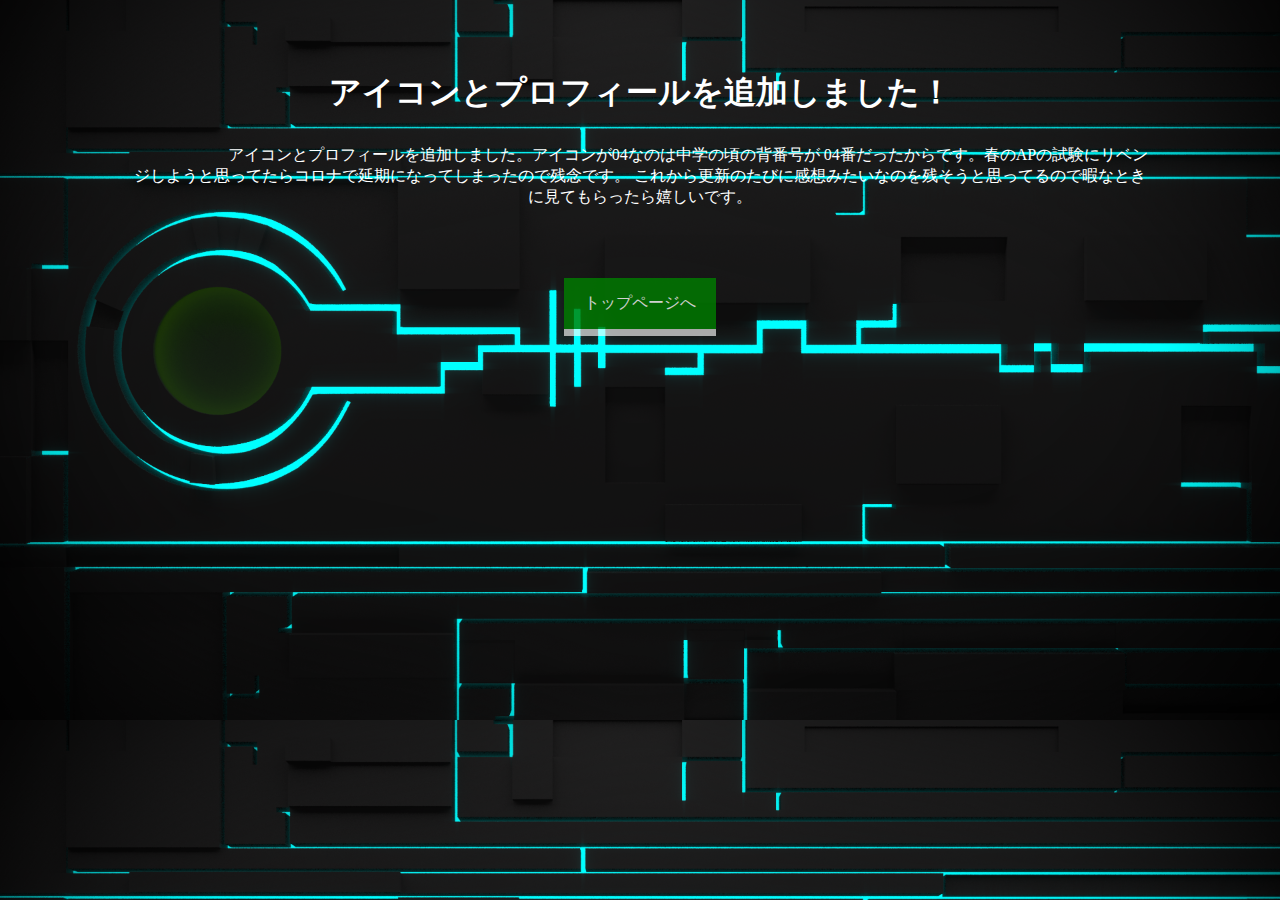
==== 2020_03_30.html @ 9cde109a "Add files via upload" ====
<!DOCTYPE html>
<!-- saved from url=(0133)https://kssg-xcat.github.io/kssg-xcat/%E7%AE%A1%E7%90%86%E4%BA%BA%E3%81%AE%E3%83%97%E3%83%AD%E3%83%95%E3%82%A3%E3%83%BC%E3%83%AB.html -->
<html><head><meta http-equiv="Content-Type" content="text/html; charset=UTF-8">
    <!-- ページのタイトル　-->
    <title>
　　　　2020/03/30
    </title>
    <link rel="stylesheet" href="stylesheet1.css">
    <link rel="icon" type="image/x-icon" href="https://raw.githubusercontent.com/kssg-xcat/kssg-xcat/master/favicon.ico">
    <link rel="apple-touch-icon" sizes="180x180" href="https://raw.githubusercontent.com/kssg-xcat/kssg-xcat/master/apple-touch-icon-180x180.png"></head><body>　



      <div　class="container">
        <!-- タイトル -->
        <h1>
          アイコンとプロフィールを追加しました！
        </h1>
        <!-- 内容と感想 -->
        <p class="txt">
　　　　　　アイコンとプロフィールを追加しました。アイコンが04なのは中学の頃の背番号が
04番だったからです。春のAPの試験にリベンジしようと思ってたらコロナで延期になってしまったので残念です。
これから更新のたびに感想みたいなのを残そうと思ってるので暇なときに見てもらったら嬉しいです。
        </p>

      <div class="btn-container">
        <a class="btn" href="https://kssg-xcat.github.io/kssg-xcat/%E7%B7%B4%E7%BF%92%E3%83%9A%E3%83%BC%E3%82%B8.html">トップページへ</a>
      </div>



</div　class="container"></body></html>
---- stylesheet1.css ----
body {
  margin: 0;
  font-family: "Hiragino Kaku Gothic ProN";
  background-image: url(https://kssg-xcat.github.io/kssg-xcat/black-illustration-digital-art-abstract-artwork-text-blue-geometry-technology-circuitry-gray-aqua-line-number-screenshot-computer-wallpaper-font-160762.png);
  background-size: cover;
}

a {
  text-decoration: none;
}


ul {
  list-style: none;
}

* {
  color:white;
  margin:0;
  padding:0;
}


body {
  height: 500px;

}

.btn  {
  background-color: green;
  padding:15px 20px;
  color: white;
  display: inline-block;
  opacity:0.8;
  box-shadow: 0 7px rgba(255,255,255,0.8);
}

.btn:hover {
  opacity:1;
}

.btn:active {
  opacity:1;
  box-shadow: none;
  position: relative;
  top:7px;
}

.txt{
  width:80%;
  text-align: center;
  margin:0 auto;
}

.container {
   text-align: center;
   margin: 0 auto;
   display: inline-block;
}

h1 {
  padding-top:50px;
  padding-bottom:30px;
  text-align: center;
}


.btn-container {
  margin-top: 70px;
  text-align: center;
}
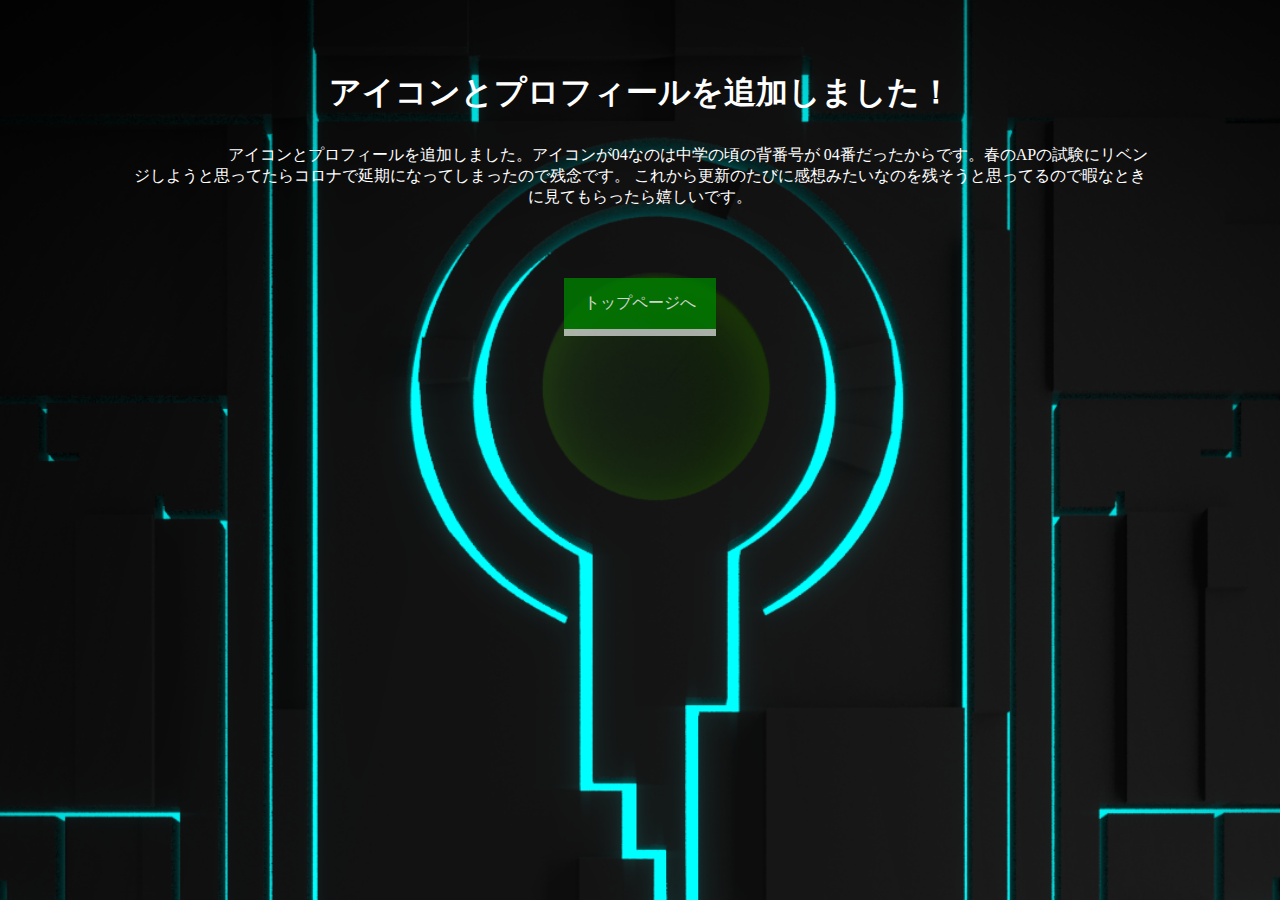
==== commit a4968e65: "Update 2020_03_30.html" ====
--- a/2020_03_30.html
+++ b/2020_03_30.html
@@ -24,7 +24,7 @@
         </p>
 
       <div class="btn-container">
-        <a class="btn" href="https://kssg-xcat.github.io/kssg-xcat/%E7%B7%B4%E7%BF%92%E3%83%9A%E3%83%BC%E3%82%B8.html">トップページへ</a>
+        <a class="btn" href="https://kssg-xcat.github.io/kssg-xcat/rensyu.html">トップページへ</a>
       </div>
 
 
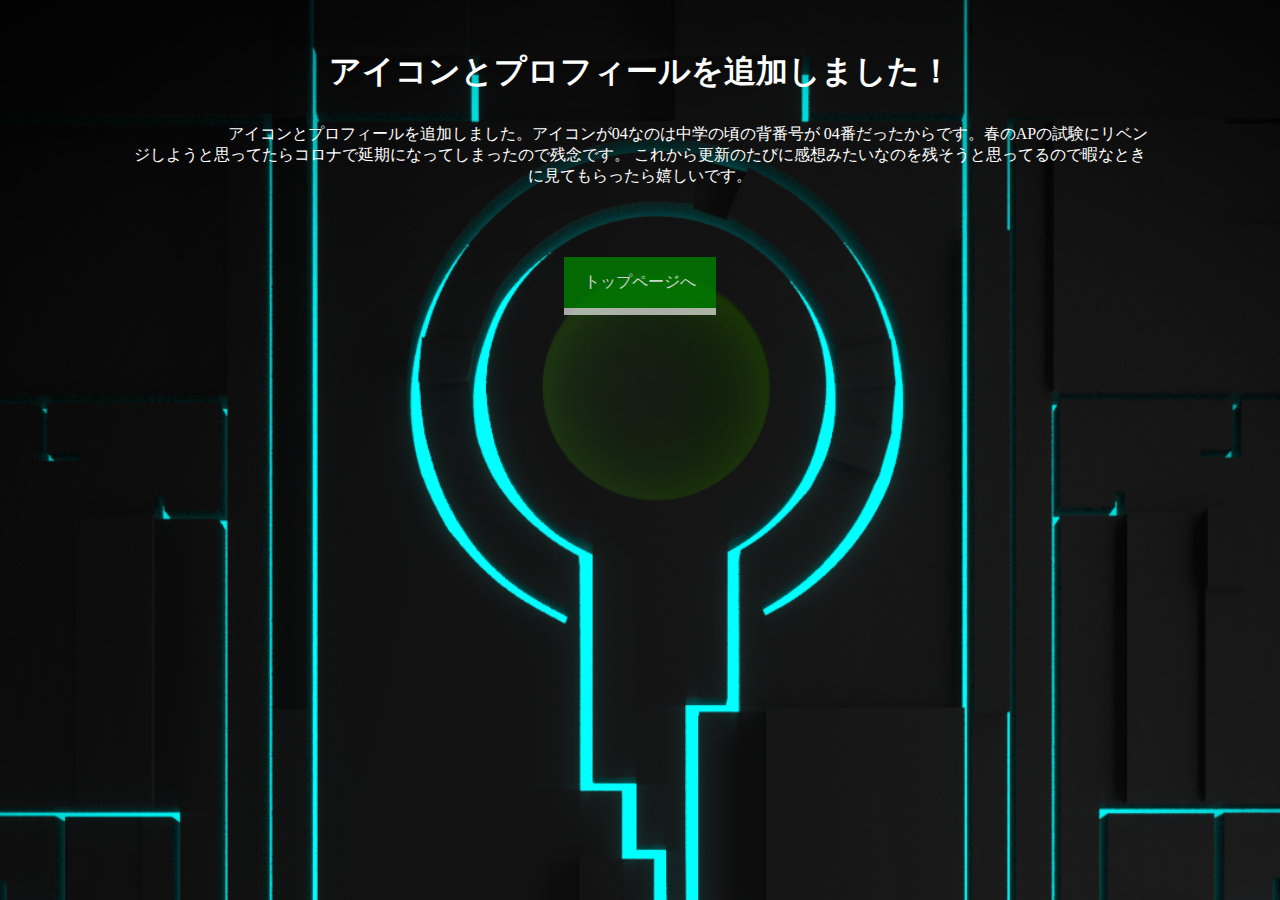
==== commit 7ddb2c41: "Update 2020_03_30.html" ====
--- a/2020_03_30.html
+++ b/2020_03_30.html
@@ -1,16 +1,17 @@
 <!DOCTYPE html>
-<!-- saved from url=(0133)https://kssg-xcat.github.io/kssg-xcat/%E7%AE%A1%E7%90%86%E4%BA%BA%E3%81%AE%E3%83%97%E3%83%AD%E3%83%95%E3%82%A3%E3%83%BC%E3%83%AB.html -->
-<html><head><meta http-equiv="Content-Type" content="text/html; charset=UTF-8">
+<html>
+  <head>
+    <meta http-equiv="Content-Type" content="text/html; charset=UTF-8">
+    <meta name="viewport" content="width=device-width,initial-scale=1">
     <!-- ページのタイトル　-->
     <title>
 　　　　2020/03/30
     </title>
-    <link rel="stylesheet" href="stylesheet1.css">
+    <link rel="stylesheet" href="stylesheet.css">
     <link rel="icon" type="image/x-icon" href="https://raw.githubusercontent.com/kssg-xcat/kssg-xcat/master/favicon.ico">
-    <link rel="apple-touch-icon" sizes="180x180" href="https://raw.githubusercontent.com/kssg-xcat/kssg-xcat/master/apple-touch-icon-180x180.png"></head><body>　
-
-
-
+    <link rel="apple-touch-icon" sizes="180x180" href="https://raw.githubusercontent.com/kssg-xcat/kssg-xcat/master/apple-touch-icon-180x180.png">
+  </head>
+    <body>
       <div　class="container">
         <!-- タイトル -->
         <h1>
@@ -24,7 +25,7 @@
         </p>
 
       <div class="btn-container">
-        <a class="btn" href="https://kssg-xcat.github.io/kssg-xcat/rensyu.html">トップページへ</a>
+        <a class="btn" href="https://kssg-xcat.github.io/kssg-xcat/rensyupage.html">トップページへ</a>
       </div>
 
 
--- a/stylesheet.css
+++ b/stylesheet.css
@@ -0,0 +1,66 @@
+body {
+  margin: 0;
+  font-family: "Hiragino Kaku Gothic ProN";
+  background-image: url(https://kssg-xcat.github.io/kssg-xcat/black-illustration-digital-art-abstract-artwork-text-blue-geometry-technology-circuitry-gray-aqua-line-number-screenshot-computer-wallpaper-font-160762.png);
+  background-size: cover;
+}
+
+a {
+  text-decoration: none;
+}
+
+
+ul {
+  list-style: none;
+}
+
+* {
+  color:white;
+  margin:0;
+  padding:0;
+}
+
+
+body {
+  height: 100%;
+
+}
+
+h1 {
+  padding-top:50px;
+  padding-bottom:30px;
+  text-align: center;
+}
+
+.txt{
+  width:80%;
+  text-align: center;
+  margin:0 auto;
+}
+
+
+.btn-container {
+  margin-top: 70px;
+  text-align: center;
+}
+
+
+.btn  {
+  background-color: green;
+  padding:15px 20px;
+  color: white;
+  display: inline-block;
+  opacity:0.8;
+  box-shadow: 0 7px rgba(255,255,255,0.8);
+}
+
+.btn:hover {
+  opacity:1;
+}
+
+.btn:active {
+  opacity:1;
+  box-shadow: none;
+  position: relative;
+  top:7px;
+}
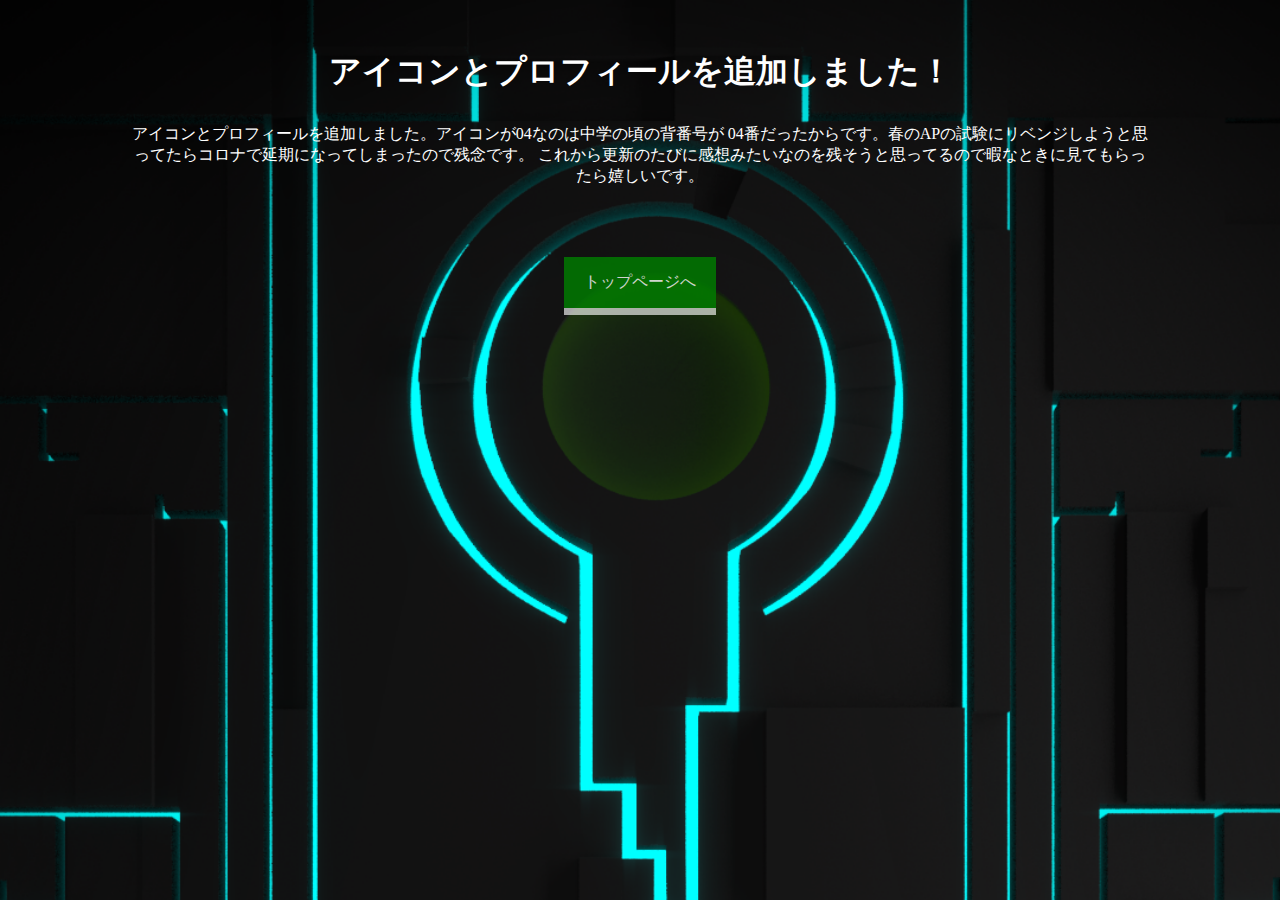
==== commit 81fcedfd: "Update 2020_03_30.html" ====
--- a/2020_03_30.html
+++ b/2020_03_30.html
@@ -7,6 +7,7 @@
     <title>
 　　　　2020/03/30
     </title>
+    <link rel="stylesheet" href="stylesheet.css">
     <link rel="stylesheet" href="stylesheet.css">
     <link rel="icon" type="image/x-icon" href="https://raw.githubusercontent.com/kssg-xcat/kssg-xcat/master/favicon.ico">
     <link rel="apple-touch-icon" sizes="180x180" href="https://raw.githubusercontent.com/kssg-xcat/kssg-xcat/master/apple-touch-icon-180x180.png">
@@ -19,7 +20,7 @@
         </h1>
         <!-- 内容と感想 -->
         <p class="txt">
-　　　　　　アイコンとプロフィールを追加しました。アイコンが04なのは中学の頃の背番号が
+アイコンとプロフィールを追加しました。アイコンが04なのは中学の頃の背番号が
 04番だったからです。春のAPの試験にリベンジしようと思ってたらコロナで延期になってしまったので残念です。
 これから更新のたびに感想みたいなのを残そうと思ってるので暇なときに見てもらったら嬉しいです。
         </p>
